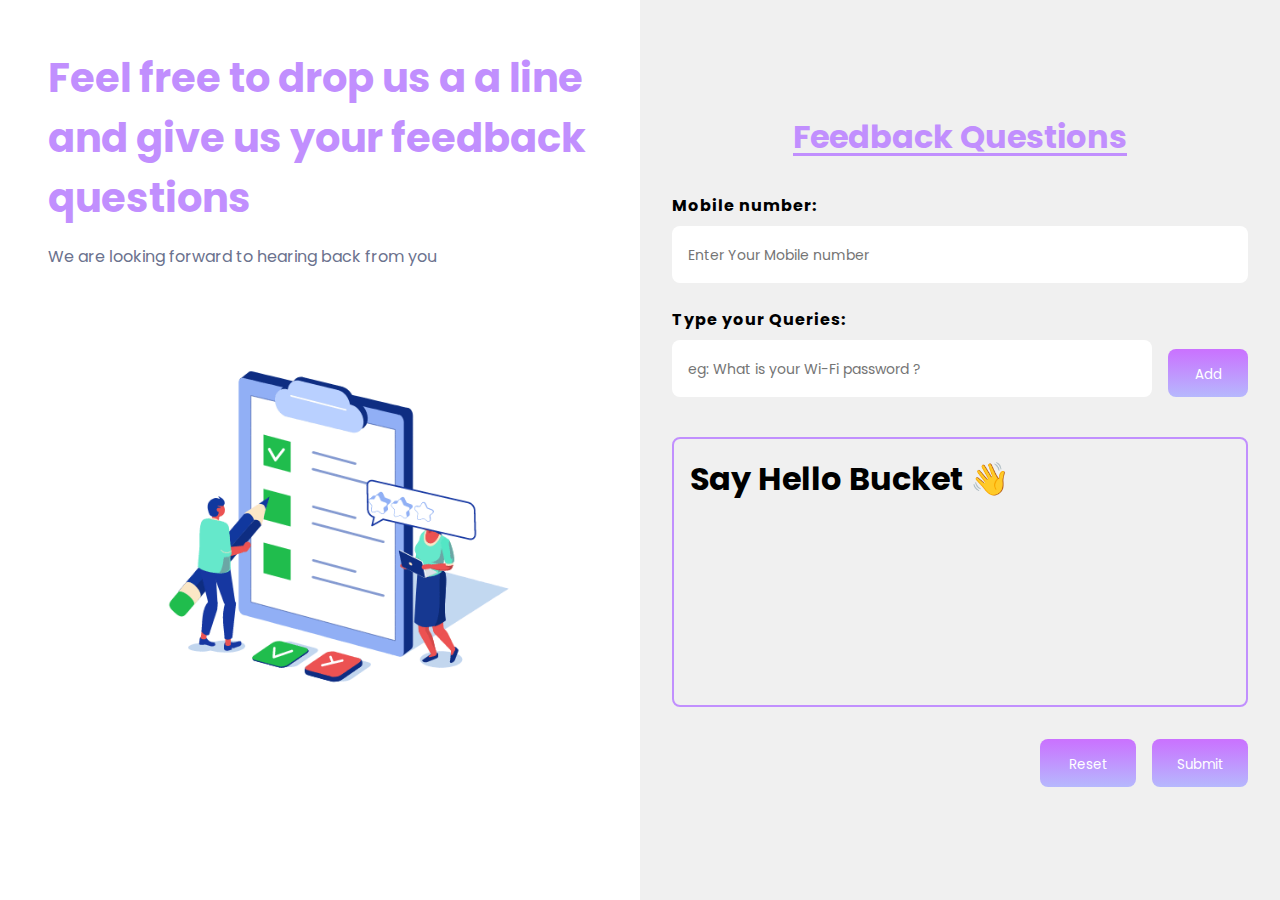
==== index.html @ df171dd0 "index" ====
<!DOCTYPE html>
<html lang="en">
  <head>
    <meta charset="UTF-8" />
    <meta http-equiv="X-UA-Compatible" content="IE=edge" />
    <meta name="viewport" content="width=device-width, initial-scale=1.0" />
    <title>FeedBack || Questions</title>
    <link rel="stylesheet" href="./FeedbackQuestions.css" />
    <link rel="stylesheet" href="./fonts/css/all.css" />
    <link rel="stylesheet" href="./fonts/css/all.min.css" />
    <link rel="stylesheet" href="./fonts/css/brands.css" />
    <link rel="stylesheet" href="./fonts/css/fontawesome.css" />
    <link rel="stylesheet" href="./fonts/css/solid.css" />
    <link rel="stylesheet" href="./fonts/css/regular.css" />
  </head>
  <body>
    <section class="mainSection">
      <aside class="heroInfoContainer">
        <div class="heroInfoContainer_heading">
          <h1>
            Feel free to drop us a a line and give us your feedback questions
          </h1>
          <p>We are looking forward to hearing back from you</p>
        </div>
        <figure class="heroInfoContainer_figure">
          <img src="./image/review_ratings.gif" alt="" />
        </figure>
      </aside>
      <div class="mainSection_right">
        <h1 class="mainSection_heading">Feedback Questions</h1>
        <form class="formContainer">
          <main class="formContainer_hero">
            <div class="hero_mobileNumber">
              <label for="mobileNumber">Mobile number:</label
              ><input
                id="mobileNumber"
                type="tel"
                placeholder="Enter Your Mobile number"
              />
            </div>
            <div class="hero_addQuestions">
              <div class="questionsInput">
                <label for="questionsInput">Type your Queries:</label
                >
                <input
                  id="questionsInput"
                  type="text"
                  placeholder="eg: What is your Wi-Fi password ?"
                />
              </div>
              <button type="button" id="addQueriesButton">Add</button>
            </div>
            <div class="questionsContainer">
              <h1>Say Hello Bucket 👋</h1>
            </div>
          </main>
          <div class="formButtonContainer">
            <button type="reset" id="resetButton">Reset</button
            ><button type="button" id="submitButton">Submit</button>
          </div>
        </form>
      </div>
    </section>
    <script src="./FeedbackQuestions.js"></script>
  </body>
</html>
---- FeedbackQuestions.css ----
@import url("https://fonts.googleapis.com/css2?family=Poppins:wght@500&display=swap");
* {
  margin: 0;
  padding: 0;
  box-sizing: border-box;
}

:root {
  --primary-color: #ffffff;
  --secondary-color: #ffca08;
  --ternary-color: #c18ffe;
  --white-shade-1: #f0f0f0;
  --white-shade-2: #e8e8e8;
  --red-shade-1: #ff6464;
  --green-shade-1: #379237;
  --transition: all 100ms ease-in;
  --font-heading: "Montserrat", sans-serif;
  --font-text: "Calibri", arial;
  --font-primary: "Poppins", sans-serif;
  --font-secondary: "Roboto", sans-serif;
  --padding-regular-1: 2rem;
  --padding-regular-2: 1rem;
  --padding-regular-3: 0.75rem;
  --padding-regular-4: 0.25rem;
  --linear_gradient_one: linear-gradient(#ca71ff, #c094fe, #b6b8fd);
  --instagram: linear-gradient(
    45deg,
    #00fff6 0%,
    #00e7ff 10%,
    #009eff 30%,
    #009eff 50%,
    #009eff 60%,
    #00e7ff 85%,
    #00fff6 100%
  );
  --instagram2: radial-gradient(
    circle at 30% 107%,
    #fdf497 0%,
    #fdf497 5%,
    #fd5949 45%,
    #d6249f 60%,
    #285aeb 90%
  );
  --boxShadow: 0px 3px 10px rgba(0, 0, 0, 0.25);
  --boxShadow_two: 0px 3px 10px rgba(193, 143, 254, 0.75);
  --colorOne: #233253;
  --colorTwo: #8a93a5;
  --colorThree: #ffca08;
  --colorFour: #6b728e;
  --black: black;
  --white: white;
  --ok: #b3ffae;
  --danger: red;
  --neutral: blue;
  --button_borderRadius: 8px;
  --scale_1: scale(1.4);
  --box-shadowBottom: 0 8px 6px -4px rgba(0, 0, 0, 0.25);
}

body {
  overflow-x: hidden;
  position: relative;
  font-family: var(--font-primary);
}

img {
  width: 100%;
  height: 100%;
  object-fit: cover;
}

figure {
  height: 3rem;
}

button {
  border: none;
  background: var(--linear_gradient_one);
  text-decoration: underline;
  color: var(--primary-color);
  font-family: var(--font-primary);
  text-underline-offset: 5px;
  cursor: pointer;
  padding: 1rem;
  text-decoration: none;
  border-radius: var(--button_borderRadius);
  height: 100%;
}

#addQueriesButton:hover {
  background: var(--primary-color);
  color: var(--ternary-color);
  border: 2px solid var(--ternary-color);
  font-weight: bold;
  box-shadow: var(--boxShadow);
}

input,
textarea {
  border: none;
  padding: 1rem;
  font-size: 1rem;
  border-radius: var(--button_borderRadius);
  font-family: var(--font-primary);
  transition: var(--transition);
}

input:focus {
  outline: none;
  border: 2px solid var(--ternary-color);
  transition: var(--transition);
}

textarea:focus {
  outline: none;
  transition: var(--transition);
}

input::placeholder {
  font-size: 14px;
}

label {
  font-weight: bold;
  letter-spacing: 1px;
}

.mainSection {
  width: 100vw;
  min-height: 100vh;
  background: var(--white-shade-1);
  padding: 2rem;
}

.heroInfoContainer {
  display: none;
}

.mainSection_right {
  display: grid;
  grid-template-rows: auto 1fr;
  row-gap: 2rem;
}

.mainSection_heading {
  text-align: center;
  font-weight: bold;
  color: var(--ternary-color);
  text-decoration: underline;
  text-underline-offset: 5px;
}

.formContainer {
  display: grid;
  row-gap: 2rem;
}

.formContainer_hero {
  display: grid;
  grid-template-rows: auto auto auto;
  row-gap: 1.5rem;
}

.hero_mobileNumber {
  display: grid;
  grid-template-rows: auto auto;
  row-gap: 0.5rem;
}

.hero_addQuestions {
  display: grid;
  grid-template-rows: auto auto;
  row-gap: 1rem;
}

.questionsInput {
  display: grid;
  grid-template-rows: auto auto;
  row-gap: 0.5rem;
}

.questionsContainer {
  display: grid;
  row-gap: 0.75rem;
  border: 2px solid var(--ternary-color);
  padding: 1rem;
  border-radius: var(--button_borderRadius);
  height: 30vh;
  overflow-y: auto;
}

.question {
  display: grid;
  grid-template-columns: 1fr auto;
  column-gap: 0.5rem;
  background: var(--primary-color);
  border-radius: var(--button_borderRadius);
  padding: 0.5rem;
  box-shadow: var(--boxShadow);
  transition: var(--transition);
}

.question:hover {
  display: grid;
  grid-template-columns: 1fr auto;
  column-gap: 0.5rem;
  background: var(--primary-color);
  border-radius: var(--button_borderRadius);
  box-shadow: var(--boxShadow_two);
  transition: var(--transition);
  padding: 0.5rem;
}

.question input {
  padding: 1rem;
  overflow-wrap: break-word;
}

.question input:focus {
  border: none;
}

.optionsContainer {
  display: grid;
  grid-template-columns: auto auto;
  /* column-gap: 1rem; */
}

#editButton {
  background: none;
  color: var(--colorThree);
  padding: 0.5rem;
  font-size: 16px;
}

#editButton:hover {
  transition: var(--transition);
  color: var(--green-shade-1);
}

#deleteButton {
  background: none;
  color: var(--red-shade-1);
  padding: 0.5rem;
  font-size: 16px;
}

#deleteButton i:hover {
  color: var(--ternary-color);
  transition: var(--transition);
}

.formButtonContainer {
  display: grid;
  grid-template-columns: 1fr 1fr;
  column-gap: 1rem;
}

.formButtonContainer button {
  align-self: flex-end;
  transition: var(--transition);
  padding: 0;
  height: 3rem;
}

.formButtonContainer button:hover {
  transition: var(--transition);
  background: var(--primary-color);
  border: 2px solid var(--ternary-color);
  color: var(--ternary-color);
}

.failMessage {
  color: var(--red-shade-1);
  font-size: 12px;
  font-family: var(--font-primary);
  transition: var(--transition);
}

.failMessageInputBehaviour {
  border: 2px solid var(--red-shade-1);
  transition: var(--transition);
}

@media screen and (min-width: 1024px) {
  .mainSection {
    width: 100vw;
    min-height: 100vh;
    background: var(--white-shade-1);
    display: grid;
    grid-template-columns: 1fr 1fr;
    align-items: center;
    padding: 0;
  }

  .heroInfoContainer {
    height: 100%;
    width: 100%;
    display: flex;
    flex-direction: column;
    background: var(--primary-color);
    padding: 3rem;
  }

  .heroInfoContainer_heading {
    display: flex;
    flex-direction: column;
    row-gap: 1rem;
  }

  .heroInfoContainer_heading h1 {
    font-family: var(--font-primary);
    font-size: 2.5rem;
    color: var(--ternary-color);
  }

  .heroInfoContainer_heading p {
    color: var(--colorFour);
  }

  .heroInfoContainer_figure {
    border-radius: var(--button_borderRadius);
    overflow: hidden;
    height: 30rem;
  }

  .mainSection_right {
    padding: 2rem;
    /* display: grid;
    grid-template-rows: auto auto; */
    display: flex;
    flex-direction: column;
  }

  .formContainer {
    display: grid;
    grid-template-rows: 1fr auto;
    row-gap: 2rem;
  }

  .formContainer_hero {
    display: grid;
    grid-template-rows: auto auto auto;
    row-gap: 1.5rem;
  }

  .formButtonContainer {
    align-self: flex-start;
    display: grid;
    grid-template-columns: auto auto;
    justify-content: flex-end;
    column-gap: 1rem;
  }

  .formButtonContainer button {
    transition: var(--transition);
    padding: 1rem;
    width: 6rem
  }

  .hero_addQuestions {
    display: grid;
    grid-template-columns: 1fr auto;
    justify-content: center;
    column-gap: 1rem;
    align-items: flex-end;
  }

  #addQueriesButton {
    height: 3rem;
    width: 5rem;
  }
}
---- fonts/css/brands.css ----
/*!
 * Font Awesome Free 6.2.1 by @fontawesome - https://fontawesome.com
 * License - https://fontawesome.com/license/free (Icons: CC BY 4.0, Fonts: SIL OFL 1.1, Code: MIT License)
 * Copyright 2022 Fonticons, Inc.
 */
:root, :host {
  --fa-style-family-brands: 'Font Awesome 6 Brands';
  --fa-font-brands: normal 400 1em/1 'Font Awesome 6 Brands'; }

@font-face {
  font-family: 'Font Awesome 6 Brands';
  font-style: normal;
  font-weight: 400;
  font-display: block;
  src: url("../webfonts/fa-brands-400.woff2") format("woff2"), url("../webfonts/fa-brands-400.ttf") format("truetype"); }

.fab,
.fa-brands {
  font-weight: 400; }

.fa-monero:before {
  content: "\f3d0"; }

.fa-hooli:before {
  content: "\f427"; }

.fa-yelp:before {
  content: "\f1e9"; }

.fa-cc-visa:before {
  content: "\f1f0"; }

.fa-lastfm:before {
  content: "\f202"; }

.fa-shopware:before {
  content: "\f5b5"; }

.fa-creative-commons-nc:before {
  content: "\f4e8"; }

.fa-aws:before {
  content: "\f375"; }

.fa-redhat:before {
  content: "\f7bc"; }

.fa-yoast:before {
  content: "\f2b1"; }

.fa-cloudflare:before {
  content: "\e07d"; }

.fa-ups:before {
  content: "\f7e0"; }

.fa-wpexplorer:before {
  content: "\f2de"; }

.fa-dyalog:before {
  content: "\f399"; }

.fa-bity:before {
  content: "\f37a"; }

.fa-stackpath:before {
  content: "\f842"; }

.fa-buysellads:before {
  content: "\f20d"; }

.fa-first-order:before {
  content: "\f2b0"; }

.fa-modx:before {
  content: "\f285"; }

.fa-guilded:before {
  content: "\e07e"; }

.fa-vnv:before {
  content: "\f40b"; }

.fa-square-js:before {
  content: "\f3b9"; }

.fa-js-square:before {
  content: "\f3b9"; }

.fa-microsoft:before {
  content: "\f3ca"; }

.fa-qq:before {
  content: "\f1d6"; }

.fa-orcid:before {
  content: "\f8d2"; }

.fa-java:before {
  content: "\f4e4"; }

.fa-invision:before {
  content: "\f7b0"; }

.fa-creative-commons-pd-alt:before {
  content: "\f4ed"; }

.fa-centercode:before {
  content: "\f380"; }

.fa-glide-g:before {
  content: "\f2a6"; }

.fa-drupal:before {
  content: "\f1a9"; }

.fa-hire-a-helper:before {
  content: "\f3b0"; }

.fa-creative-commons-by:before {
  content: "\f4e7"; }

.fa-unity:before {
  content: "\e049"; }

.fa-whmcs:before {
  content: "\f40d"; }

.fa-rocketchat:before {
  content: "\f3e8"; }

.fa-vk:before {
  content: "\f189"; }

.fa-untappd:before {
  content: "\f405"; }

.fa-mailchimp:before {
  content: "\f59e"; }

.fa-css3-alt:before {
  content: "\f38b"; }

.fa-square-reddit:before {
  content: "\f1a2"; }

.fa-reddit-square:before {
  content: "\f1a2"; }

.fa-vimeo-v:before {
  content: "\f27d"; }

.fa-contao:before {
  content: "\f26d"; }

.fa-square-font-awesome:before {
  content: "\e5ad"; }

.fa-deskpro:before {
  content: "\f38f"; }

.fa-sistrix:before {
  content: "\f3ee"; }

.fa-square-instagram:before {
  content: "\e055"; }

.fa-instagram-square:before {
  content: "\e055"; }

.fa-battle-net:before {
  content: "\f835"; }

.fa-the-red-yeti:before {
  content: "\f69d"; }

.fa-square-hacker-news:before {
  content: "\f3af"; }

.fa-hacker-news-square:before {
  content: "\f3af"; }

.fa-edge:before {
  content: "\f282"; }

.fa-napster:before {
  content: "\f3d2"; }

.fa-square-snapchat:before {
  content: "\f2ad"; }

.fa-snapchat-square:before {
  content: "\f2ad"; }

.fa-google-plus-g:before {
  content: "\f0d5"; }

.fa-artstation:before {
  content: "\f77a"; }

.fa-markdown:before {
  content: "\f60f"; }

.fa-sourcetree:before {
  content: "\f7d3"; }

.fa-google-plus:before {
  content: "\f2b3"; }

.fa-diaspora:before {
  content: "\f791"; }

.fa-foursquare:before {
  content: "\f180"; }

.fa-stack-overflow:before {
  content: "\f16c"; }

.fa-github-alt:before {
  content: "\f113"; }

.fa-phoenix-squadron:before {
  content: "\f511"; }

.fa-pagelines:before {
  content: "\f18c"; }

.fa-algolia:before {
  content: "\f36c"; }

.fa-red-river:before {
  content: "\f3e3"; }

.fa-creative-commons-sa:before {
  content: "\f4ef"; }

.fa-safari:before {
  content: "\f267"; }

.fa-google:before {
  content: "\f1a0"; }

.fa-square-font-awesome-stroke:before {
  content: "\f35c"; }

.fa-font-awesome-alt:before {
  content: "\f35c"; }

.fa-atlassian:before {
  content: "\f77b"; }

.fa-linkedin-in:before {
  content: "\f0e1"; }

.fa-digital-ocean:before {
  content: "\f391"; }

.fa-nimblr:before {
  content: "\f5a8"; }

.fa-chromecast:before {
  content: "\f838"; }

.fa-evernote:before {
  content: "\f839"; }

.fa-hacker-news:before {
  content: "\f1d4"; }

.fa-creative-commons-sampling:before {
  content: "\f4f0"; }

.fa-adversal:before {
  content: "\f36a"; }

.fa-creative-commons:before {
  content: "\f25e"; }

.fa-watchman-monitoring:before {
  content: "\e087"; }

.fa-fonticons:before {
  content: "\f280"; }

.fa-weixin:before {
  content: "\f1d7"; }

.fa-shirtsinbulk:before {
  content: "\f214"; }

.fa-codepen:before {
  content: "\f1cb"; }

.fa-git-alt:before {
  content: "\f841"; }

.fa-lyft:before {
  content: "\f3c3"; }

.fa-rev:before {
  content: "\f5b2"; }

.fa-windows:before {
  content: "\f17a"; }

.fa-wizards-of-the-coast:before {
  content: "\f730"; }

.fa-square-viadeo:before {
  content: "\f2aa"; }

.fa-viadeo-square:before {
  content: "\f2aa"; }

.fa-meetup:before {
  content: "\f2e0"; }

.fa-centos:before {
  content: "\f789"; }

.fa-adn:before {
  content: "\f170"; }

.fa-cloudsmith:before {
  content: "\f384"; }

.fa-pied-piper-alt:before {
  content: "\f1a8"; }

.fa-square-dribbble:before {
  content: "\f397"; }

.fa-dribbble-square:before {
  content: "\f397"; }

.fa-codiepie:before {
  content: "\f284"; }

.fa-node:before {
  content: "\f419"; }

.fa-mix:before {
  content: "\f3cb"; }

.fa-steam:before {
  content: "\f1b6"; }

.fa-cc-apple-pay:before {
  content: "\f416"; }

.fa-scribd:before {
  content: "\f28a"; }

.fa-openid:before {
  content: "\f19b"; }

.fa-instalod:before {
  content: "\e081"; }

.fa-expeditedssl:before {
  content: "\f23e"; }

.fa-sellcast:before {
  content: "\f2da"; }

.fa-square-twitter:before {
  content: "\f081"; }

.fa-twitter-square:before {
  content: "\f081"; }

.fa-r-project:before {
  content: "\f4f7"; }

.fa-delicious:before {
  content: "\f1a5"; }

.fa-freebsd:before {
  content: "\f3a4"; }

.fa-vuejs:before {
  content: "\f41f"; }

.fa-accusoft:before {
  content: "\f369"; }

.fa-ioxhost:before {
  content: "\f208"; }

.fa-fonticons-fi:before {
  content: "\f3a2"; }

.fa-app-store:before {
  content: "\f36f"; }

.fa-cc-mastercard:before {
  content: "\f1f1"; }

.fa-itunes-note:before {
  content: "\f3b5"; }

.fa-golang:before {
  content: "\e40f"; }

.fa-kickstarter:before {
  content: "\f3bb"; }

.fa-grav:before {
  content: "\f2d6"; }

.fa-weibo:before {
  content: "\f18a"; }

.fa-uncharted:before {
  content: "\e084"; }

.fa-firstdraft:before {
  content: "\f3a1"; }

.fa-square-youtube:before {
  content: "\f431"; }

.fa-youtube-square:before {
  content: "\f431"; }

.fa-wikipedia-w:before {
  content: "\f266"; }

.fa-wpressr:before {
  content: "\f3e4"; }

.fa-rendact:before {
  content: "\f3e4"; }

.fa-angellist:before {
  content: "\f209"; }

.fa-galactic-republic:before {
  content: "\f50c"; }

.fa-nfc-directional:before {
  content: "\e530"; }

.fa-skype:before {
  content: "\f17e"; }

.fa-joget:before {
  content: "\f3b7"; }

.fa-fedora:before {
  content: "\f798"; }

.fa-stripe-s:before {
  content: "\f42a"; }

.fa-meta:before {
  content: "\e49b"; }

.fa-laravel:before {
  content: "\f3bd"; }

.fa-hotjar:before {
  content: "\f3b1"; }

.fa-bluetooth-b:before {
  content: "\f294"; }

.fa-sticker-mule:before {
  content: "\f3f7"; }

.fa-creative-commons-zero:before {
  content: "\f4f3"; }

.fa-hips:before {
  content: "\f452"; }

.fa-behance:before {
  content: "\f1b4"; }

.fa-reddit:before {
  content: "\f1a1"; }

.fa-discord:before {
  content: "\f392"; }

.fa-chrome:before {
  content: "\f268"; }

.fa-app-store-ios:before {
  content: "\f370"; }

.fa-cc-discover:before {
  content: "\f1f2"; }

.fa-wpbeginner:before {
  content: "\f297"; }

.fa-confluence:before {
  content: "\f78d"; }

.fa-mdb:before {
  content: "\f8ca"; }

.fa-dochub:before {
  content: "\f394"; }

.fa-accessible-icon:before {
  content: "\f368"; }

.fa-ebay:before {
  content: "\f4f4"; }

.fa-amazon:before {
  content: "\f270"; }

.fa-unsplash:before {
  content: "\e07c"; }

.fa-yarn:before {
  content: "\f7e3"; }

.fa-square-steam:before {
  content: "\f1b7"; }

.fa-steam-square:before {
  content: "\f1b7"; }

.fa-500px:before {
  content: "\f26e"; }

.fa-square-vimeo:before {
  content: "\f194"; }

.fa-vimeo-square:before {
  content: "\f194"; }

.fa-asymmetrik:before {
  content: "\f372"; }

.fa-font-awesome:before {
  content: "\f2b4"; }

.fa-font-awesome-flag:before {
  content: "\f2b4"; }

.fa-font-awesome-logo-full:before {
  content: "\f2b4"; }

.fa-gratipay:before {
  content: "\f184"; }

.fa-apple:before {
  content: "\f179"; }

.fa-hive:before {
  content: "\e07f"; }

.fa-gitkraken:before {
  content: "\f3a6"; }

.fa-keybase:before {
  content: "\f4f5"; }

.fa-apple-pay:before {
  content: "\f415"; }

.fa-padlet:before {
  content: "\e4a0"; }

.fa-amazon-pay:before {
  content: "\f42c"; }

.fa-square-github:before {
  content: "\f092"; }

.fa-github-square:before {
  content: "\f092"; }

.fa-stumbleupon:before {
  content: "\f1a4"; }

.fa-fedex:before {
  content: "\f797"; }

.fa-phoenix-framework:before {
  content: "\f3dc"; }

.fa-shopify:before {
  content: "\e057"; }

.fa-neos:before {
  content: "\f612"; }

.fa-hackerrank:before {
  content: "\f5f7"; }

.fa-researchgate:before {
  content: "\f4f8"; }

.fa-swift:before {
  content: "\f8e1"; }

.fa-angular:before {
  content: "\f420"; }

.fa-speakap:before {
  content: "\f3f3"; }

.fa-angrycreative:before {
  content: "\f36e"; }

.fa-y-combinator:before {
  content: "\f23b"; }

.fa-empire:before {
  content: "\f1d1"; }

.fa-envira:before {
  content: "\f299"; }

.fa-square-gitlab:before {
  content: "\e5ae"; }

.fa-gitlab-square:before {
  content: "\e5ae"; }

.fa-studiovinari:before {
  content: "\f3f8"; }

.fa-pied-piper:before {
  content: "\f2ae"; }

.fa-wordpress:before {
  content: "\f19a"; }

.fa-product-hunt:before {
  content: "\f288"; }

.fa-firefox:before {
  content: "\f269"; }

.fa-linode:before {
  content: "\f2b8"; }

.fa-goodreads:before {
  content: "\f3a8"; }

.fa-square-odnoklassniki:before {
  content: "\f264"; }

.fa-odnoklassniki-square:before {
  content: "\f264"; }

.fa-jsfiddle:before {
  content: "\f1cc"; }

.fa-sith:before {
  content: "\f512"; }

.fa-themeisle:before {
  content: "\f2b2"; }

.fa-page4:before {
  content: "\f3d7"; }

.fa-hashnode:before {
  content: "\e499"; }

.fa-react:before {
  content: "\f41b"; }

.fa-cc-paypal:before {
  content: "\f1f4"; }

.fa-squarespace:before {
  content: "\f5be"; }

.fa-cc-stripe:before {
  content: "\f1f5"; }

.fa-creative-commons-share:before {
  content: "\f4f2"; }

.fa-bitcoin:before {
  content: "\f379"; }

.fa-keycdn:before {
  content: "\f3ba"; }

.fa-opera:before {
  content: "\f26a"; }

.fa-itch-io:before {
  content: "\f83a"; }

.fa-umbraco:before {
  content: "\f8e8"; }

.fa-galactic-senate:before {
  content: "\f50d"; }

.fa-ubuntu:before {
  content: "\f7df"; }

.fa-draft2digital:before {
  content: "\f396"; }

.fa-stripe:before {
  content: "\f429"; }

.fa-houzz:before {
  content: "\f27c"; }

.fa-gg:before {
  content: "\f260"; }

.fa-dhl:before {
  content: "\f790"; }

.fa-square-pinterest:before {
  content: "\f0d3"; }

.fa-pinterest-square:before {
  content: "\f0d3"; }

.fa-xing:before {
  content: "\f168"; }

.fa-blackberry:before {
  content: "\f37b"; }

.fa-creative-commons-pd:before {
  content: "\f4ec"; }

.fa-playstation:before {
  content: "\f3df"; }

.fa-quinscape:before {
  content: "\f459"; }

.fa-less:before {
  content: "\f41d"; }

.fa-blogger-b:before {
  content: "\f37d"; }

.fa-opencart:before {
  content: "\f23d"; }

.fa-vine:before {
  content: "\f1ca"; }

.fa-paypal:before {
  content: "\f1ed"; }

.fa-gitlab:before {
  content: "\f296"; }

.fa-typo3:before {
  content: "\f42b"; }

.fa-reddit-alien:before {
  content: "\f281"; }

.fa-yahoo:before {
  content: "\f19e"; }

.fa-dailymotion:before {
  content: "\e052"; }

.fa-affiliatetheme:before {
  content: "\f36b"; }

.fa-pied-piper-pp:before {
  content: "\f1a7"; }

.fa-bootstrap:before {
  content: "\f836"; }

.fa-odnoklassniki:before {
  content: "\f263"; }

.fa-nfc-symbol:before {
  content: "\e531"; }

.fa-ethereum:before {
  content: "\f42e"; }

.fa-speaker-deck:before {
  content: "\f83c"; }

.fa-creative-commons-nc-eu:before {
  content: "\f4e9"; }

.fa-patreon:before {
  content: "\f3d9"; }

.fa-avianex:before {
  content: "\f374"; }

.fa-ello:before {
  content: "\f5f1"; }

.fa-gofore:before {
  content: "\f3a7"; }

.fa-bimobject:before {
  content: "\f378"; }

.fa-facebook-f:before {
  content: "\f39e"; }

.fa-square-google-plus:before {
  content: "\f0d4"; }

.fa-google-plus-square:before {
  content: "\f0d4"; }

.fa-mandalorian:before {
  content: "\f50f"; }

.fa-first-order-alt:before {
  content: "\f50a"; }

.fa-osi:before {
  content: "\f41a"; }

.fa-google-wallet:before {
  content: "\f1ee"; }

.fa-d-and-d-beyond:before {
  content: "\f6ca"; }

.fa-periscope:before {
  content: "\f3da"; }

.fa-fulcrum:before {
  content: "\f50b"; }

.fa-cloudscale:before {
  content: "\f383"; }

.fa-forumbee:before {
  content: "\f211"; }

.fa-mizuni:before {
  content: "\f3cc"; }

.fa-schlix:before {
  content: "\f3ea"; }

.fa-square-xing:before {
  content: "\f169"; }

.fa-xing-square:before {
  content: "\f169"; }

.fa-bandcamp:before {
  content: "\f2d5"; }

.fa-wpforms:before {
  content: "\f298"; }

.fa-cloudversify:before {
  content: "\f385"; }

.fa-usps:before {
  content: "\f7e1"; }

.fa-megaport:before {
  content: "\f5a3"; }

.fa-magento:before {
  content: "\f3c4"; }

.fa-spotify:before {
  content: "\f1bc"; }

.fa-optin-monster:before {
  content: "\f23c"; }

.fa-fly:before {
  content: "\f417"; }

.fa-aviato:before {
  content: "\f421"; }

.fa-itunes:before {
  content: "\f3b4"; }

.fa-cuttlefish:before {
  content: "\f38c"; }

.fa-blogger:before {
  content: "\f37c"; }

.fa-flickr:before {
  content: "\f16e"; }

.fa-viber:before {
  content: "\f409"; }

.fa-soundcloud:before {
  content: "\f1be"; }

.fa-digg:before {
  content: "\f1a6"; }

.fa-tencent-weibo:before {
  content: "\f1d5"; }

.fa-symfony:before {
  content: "\f83d"; }

.fa-maxcdn:before {
  content: "\f136"; }

.fa-etsy:before {
  content: "\f2d7"; }

.fa-facebook-messenger:before {
  content: "\f39f"; }

.fa-audible:before {
  content: "\f373"; }

.fa-think-peaks:before {
  content: "\f731"; }

.fa-bilibili:before {
  content: "\e3d9"; }

.fa-erlang:before {
  content: "\f39d"; }

.fa-cotton-bureau:before {
  content: "\f89e"; }

.fa-dashcube:before {
  content: "\f210"; }

.fa-42-group:before {
  content: "\e080"; }

.fa-innosoft:before {
  content: "\e080"; }

.fa-stack-exchange:before {
  content: "\f18d"; }

.fa-elementor:before {
  content: "\f430"; }

.fa-square-pied-piper:before {
  content: "\e01e"; }

.fa-pied-piper-square:before {
  content: "\e01e"; }

.fa-creative-commons-nd:before {
  content: "\f4eb"; }

.fa-palfed:before {
  content: "\f3d8"; }

.fa-superpowers:before {
  content: "\f2dd"; }

.fa-resolving:before {
  content: "\f3e7"; }

.fa-xbox:before {
  content: "\f412"; }

.fa-searchengin:before {
  content: "\f3eb"; }

.fa-tiktok:before {
  content: "\e07b"; }

.fa-square-facebook:before {
  content: "\f082"; }

.fa-facebook-square:before {
  content: "\f082"; }

.fa-renren:before {
  content: "\f18b"; }

.fa-linux:before {
  content: "\f17c"; }

.fa-glide:before {
  content: "\f2a5"; }

.fa-linkedin:before {
  content: "\f08c"; }

.fa-hubspot:before {
  content: "\f3b2"; }

.fa-deploydog:before {
  content: "\f38e"; }

.fa-twitch:before {
  content: "\f1e8"; }

.fa-ravelry:before {
  content: "\f2d9"; }

.fa-mixer:before {
  content: "\e056"; }

.fa-square-lastfm:before {
  content: "\f203"; }

.fa-lastfm-square:before {
  content: "\f203"; }

.fa-vimeo:before {
  content: "\f40a"; }

.fa-mendeley:before {
  content: "\f7b3"; }

.fa-uniregistry:before {
  content: "\f404"; }

.fa-figma:before {
  content: "\f799"; }

.fa-creative-commons-remix:before {
  content: "\f4ee"; }

.fa-cc-amazon-pay:before {
  content: "\f42d"; }

.fa-dropbox:before {
  content: "\f16b"; }

.fa-instagram:before {
  content: "\f16d"; }

.fa-cmplid:before {
  content: "\e360"; }

.fa-facebook:before {
  content: "\f09a"; }

.fa-gripfire:before {
  content: "\f3ac"; }

.fa-jedi-order:before {
  content: "\f50e"; }

.fa-uikit:before {
  content: "\f403"; }

.fa-fort-awesome-alt:before {
  content: "\f3a3"; }

.fa-phabricator:before {
  content: "\f3db"; }

.fa-ussunnah:before {
  content: "\f407"; }

.fa-earlybirds:before {
  content: "\f39a"; }

.fa-trade-federation:before {
  content: "\f513"; }

.fa-autoprefixer:before {
  content: "\f41c"; }

.fa-whatsapp:before {
  content: "\f232"; }

.fa-slideshare:before {
  content: "\f1e7"; }

.fa-google-play:before {
  content: "\f3ab"; }

.fa-viadeo:before {
  content: "\f2a9"; }

.fa-line:before {
  content: "\f3c0"; }

.fa-google-drive:before {
  content: "\f3aa"; }

.fa-servicestack:before {
  content: "\f3ec"; }

.fa-simplybuilt:before {
  content: "\f215"; }

.fa-bitbucket:before {
  content: "\f171"; }

.fa-imdb:before {
  content: "\f2d8"; }

.fa-deezer:before {
  content: "\e077"; }

.fa-raspberry-pi:before {
  content: "\f7bb"; }

.fa-jira:before {
  content: "\f7b1"; }

.fa-docker:before {
  content: "\f395"; }

.fa-screenpal:before {
  content: "\e570"; }

.fa-bluetooth:before {
  content: "\f293"; }

.fa-gitter:before {
  content: "\f426"; }

.fa-d-and-d:before {
  content: "\f38d"; }

.fa-microblog:before {
  content: "\e01a"; }

.fa-cc-diners-club:before {
  content: "\f24c"; }

.fa-gg-circle:before {
  content: "\f261"; }

.fa-pied-piper-hat:before {
  content: "\f4e5"; }

.fa-kickstarter-k:before {
  content: "\f3bc"; }

.fa-yandex:before {
  content: "\f413"; }

.fa-readme:before {
  content: "\f4d5"; }

.fa-html5:before {
  content: "\f13b"; }

.fa-sellsy:before {
  content: "\f213"; }

.fa-sass:before {
  content: "\f41e"; }

.fa-wirsindhandwerk:before {
  content: "\e2d0"; }

.fa-wsh:before {
  content: "\e2d0"; }

.fa-buromobelexperte:before {
  content: "\f37f"; }

.fa-salesforce:before {
  content: "\f83b"; }

.fa-octopus-deploy:before {
  content: "\e082"; }

.fa-medapps:before {
  content: "\f3c6"; }

.fa-ns8:before {
  content: "\f3d5"; }

.fa-pinterest-p:before {
  content: "\f231"; }

.fa-apper:before {
  content: "\f371"; }

.fa-fort-awesome:before {
  content: "\f286"; }

.fa-waze:before {
  content: "\f83f"; }

.fa-cc-jcb:before {
  content: "\f24b"; }

.fa-snapchat:before {
  content: "\f2ab"; }

.fa-snapchat-ghost:before {
  content: "\f2ab"; }

.fa-fantasy-flight-games:before {
  content: "\f6dc"; }

.fa-rust:before {
  content: "\e07a"; }

.fa-wix:before {
  content: "\f5cf"; }

.fa-square-behance:before {
  content: "\f1b5"; }

.fa-behance-square:before {
  content: "\f1b5"; }

.fa-supple:before {
  content: "\f3f9"; }

.fa-rebel:before {
  content: "\f1d0"; }

.fa-css3:before {
  content: "\f13c"; }

.fa-staylinked:before {
  content: "\f3f5"; }

.fa-kaggle:before {
  content: "\f5fa"; }

.fa-space-awesome:before {
  content: "\e5ac"; }

.fa-deviantart:before {
  content: "\f1bd"; }

.fa-cpanel:before {
  content: "\f388"; }

.fa-goodreads-g:before {
  content: "\f3a9"; }

.fa-square-git:before {
  content: "\f1d2"; }

.fa-git-square:before {
  content: "\f1d2"; }

.fa-square-tumblr:before {
  content: "\f174"; }

.fa-tumblr-square:before {
  content: "\f174"; }

.fa-trello:before {
  content: "\f181"; }

.fa-creative-commons-nc-jp:before {
  content: "\f4ea"; }

.fa-get-pocket:before {
  content: "\f265"; }

.fa-perbyte:before {
  content: "\e083"; }

.fa-grunt:before {
  content: "\f3ad"; }

.fa-weebly:before {
  content: "\f5cc"; }

.fa-connectdevelop:before {
  content: "\f20e"; }

.fa-leanpub:before {
  content: "\f212"; }

.fa-black-tie:before {
  content: "\f27e"; }

.fa-themeco:before {
  content: "\f5c6"; }

.fa-python:before {
  content: "\f3e2"; }

.fa-android:before {
  content: "\f17b"; }

.fa-bots:before {
  content: "\e340"; }

.fa-free-code-camp:before {
  content: "\f2c5"; }

.fa-hornbill:before {
  content: "\f592"; }

.fa-js:before {
  content: "\f3b8"; }

.fa-ideal:before {
  content: "\e013"; }

.fa-git:before {
  content: "\f1d3"; }

.fa-dev:before {
  content: "\f6cc"; }

.fa-sketch:before {
  content: "\f7c6"; }

.fa-yandex-international:before {
  content: "\f414"; }

.fa-cc-amex:before {
  content: "\f1f3"; }

.fa-uber:before {
  content: "\f402"; }

.fa-github:before {
  content: "\f09b"; }

.fa-php:before {
  content: "\f457"; }

.fa-alipay:before {
  content: "\f642"; }

.fa-youtube:before {
  content: "\f167"; }

.fa-skyatlas:before {
  content: "\f216"; }

.fa-firefox-browser:before {
  content: "\e007"; }

.fa-replyd:before {
  content: "\f3e6"; }

.fa-suse:before {
  content: "\f7d6"; }

.fa-jenkins:before {
  content: "\f3b6"; }

.fa-twitter:before {
  content: "\f099"; }

.fa-rockrms:before {
  content: "\f3e9"; }

.fa-pinterest:before {
  content: "\f0d2"; }

.fa-buffer:before {
  content: "\f837"; }

.fa-npm:before {
  content: "\f3d4"; }

.fa-yammer:before {
  content: "\f840"; }

.fa-btc:before {
  content: "\f15a"; }

.fa-dribbble:before {
  content: "\f17d"; }

.fa-stumbleupon-circle:before {
  content: "\f1a3"; }

.fa-internet-explorer:before {
  content: "\f26b"; }

.fa-telegram:before {
  content: "\f2c6"; }

.fa-telegram-plane:before {
  content: "\f2c6"; }

.fa-old-republic:before {
  content: "\f510"; }

.fa-square-whatsapp:before {
  content: "\f40c"; }

.fa-whatsapp-square:before {
  content: "\f40c"; }

.fa-node-js:before {
  content: "\f3d3"; }

.fa-edge-legacy:before {
  content: "\e078"; }

.fa-slack:before {
  content: "\f198"; }

.fa-slack-hash:before {
  content: "\f198"; }

.fa-medrt:before {
  content: "\f3c8"; }

.fa-usb:before {
  content: "\f287"; }

.fa-tumblr:before {
  content: "\f173"; }

.fa-vaadin:before {
  content: "\f408"; }

.fa-quora:before {
  content: "\f2c4"; }

.fa-reacteurope:before {
  content: "\f75d"; }

.fa-medium:before {
  content: "\f23a"; }

.fa-medium-m:before {
  content: "\f23a"; }

.fa-amilia:before {
  content: "\f36d"; }

.fa-mixcloud:before {
  content: "\f289"; }

.fa-flipboard:before {
  content: "\f44d"; }

.fa-viacoin:before {
  content: "\f237"; }

.fa-critical-role:before {
  content: "\f6c9"; }

.fa-sitrox:before {
  content: "\e44a"; }

.fa-discourse:before {
  content: "\f393"; }

.fa-joomla:before {
  content: "\f1aa"; }

.fa-mastodon:before {
  content: "\f4f6"; }

.fa-airbnb:before {
  content: "\f834"; }

.fa-wolf-pack-battalion:before {
  content: "\f514"; }

.fa-buy-n-large:before {
  content: "\f8a6"; }

.fa-gulp:before {
  content: "\f3ae"; }

.fa-creative-commons-sampling-plus:before {
  content: "\f4f1"; }

.fa-strava:before {
  content: "\f428"; }

.fa-ember:before {
  content: "\f423"; }

.fa-canadian-maple-leaf:before {
  content: "\f785"; }

.fa-teamspeak:before {
  content: "\f4f9"; }

.fa-pushed:before {
  content: "\f3e1"; }

.fa-wordpress-simple:before {
  content: "\f411"; }

.fa-nutritionix:before {
  content: "\f3d6"; }

.fa-wodu:before {
  content: "\e088"; }

.fa-google-pay:before {
  content: "\e079"; }

.fa-intercom:before {
  content: "\f7af"; }

.fa-zhihu:before {
  content: "\f63f"; }

.fa-korvue:before {
  content: "\f42f"; }

.fa-pix:before {
  content: "\e43a"; }

.fa-steam-symbol:before {
  content: "\f3f6"; }
---- fonts/css/solid.css ----
/*!
 * Font Awesome Free 6.2.1 by @fontawesome - https://fontawesome.com
 * License - https://fontawesome.com/license/free (Icons: CC BY 4.0, Fonts: SIL OFL 1.1, Code: MIT License)
 * Copyright 2022 Fonticons, Inc.
 */
:root, :host {
  --fa-style-family-classic: 'Font Awesome 6 Free';
  --fa-font-solid: normal 900 1em/1 'Font Awesome 6 Free'; }

@font-face {
  font-family: 'Font Awesome 6 Free';
  font-style: normal;
  font-weight: 900;
  font-display: block;
  src: url("../webfonts/fa-solid-900.woff2") format("woff2"), url("../webfonts/fa-solid-900.ttf") format("truetype"); }

.fas,
.fa-solid {
  font-weight: 900; }
---- fonts/css/regular.css ----
/*!
 * Font Awesome Free 6.2.1 by @fontawesome - https://fontawesome.com
 * License - https://fontawesome.com/license/free (Icons: CC BY 4.0, Fonts: SIL OFL 1.1, Code: MIT License)
 * Copyright 2022 Fonticons, Inc.
 */
:root, :host {
  --fa-style-family-classic: 'Font Awesome 6 Free';
  --fa-font-regular: normal 400 1em/1 'Font Awesome 6 Free'; }

@font-face {
  font-family: 'Font Awesome 6 Free';
  font-style: normal;
  font-weight: 400;
  font-display: block;
  src: url("../webfonts/fa-regular-400.woff2") format("woff2"), url("../webfonts/fa-regular-400.ttf") format("truetype"); }

.far,
.fa-regular {
  font-weight: 400; }
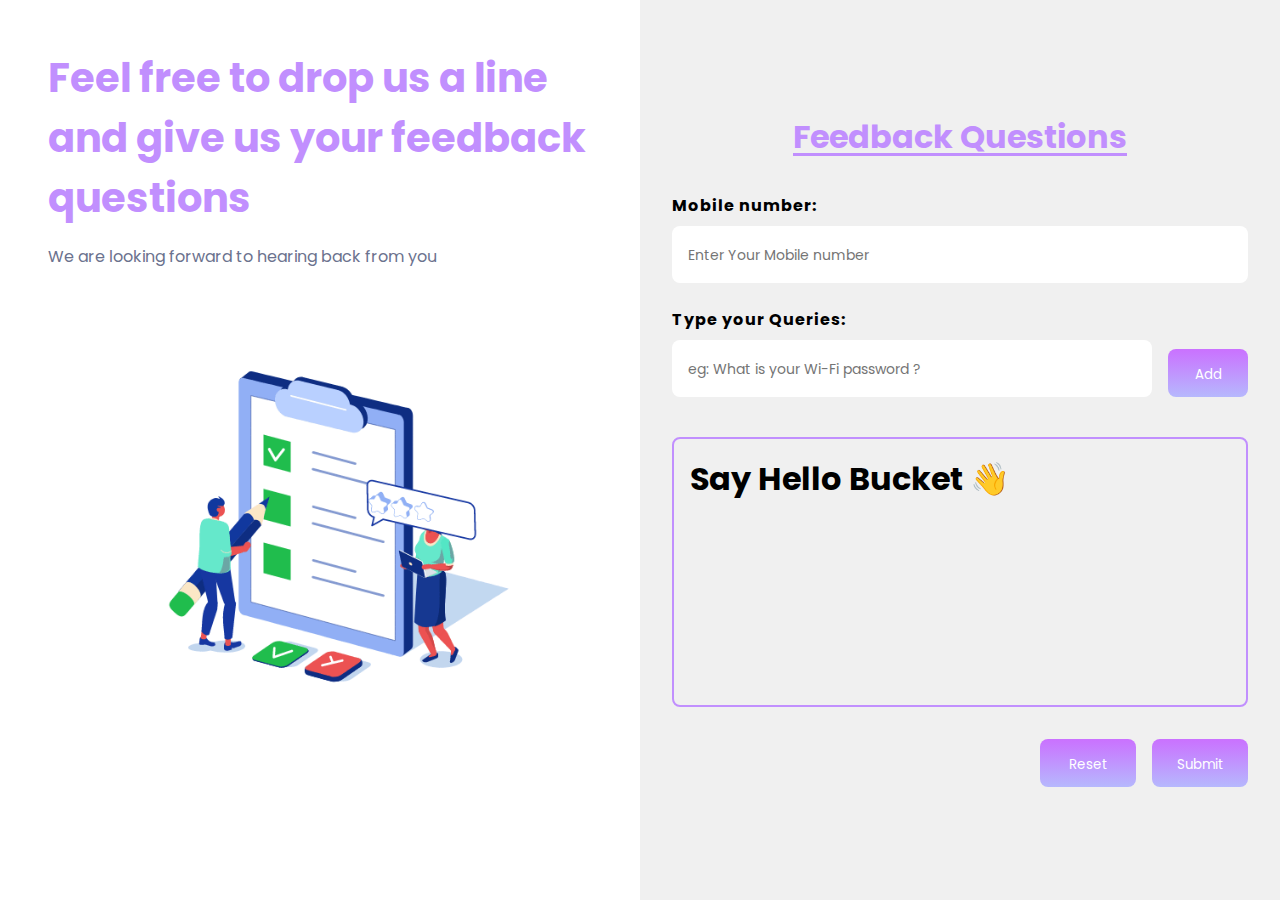
==== commit 934aaa7e: "removed" ====
--- a/index.html
+++ b/index.html
@@ -18,7 +18,7 @@
       <aside class="heroInfoContainer">
         <div class="heroInfoContainer_heading">
           <h1>
-            Feel free to drop us a a line and give us your feedback questions
+            Feel free to drop us a line and give us your feedback questions
           </h1>
           <p>We are looking forward to hearing back from you</p>
         </div>
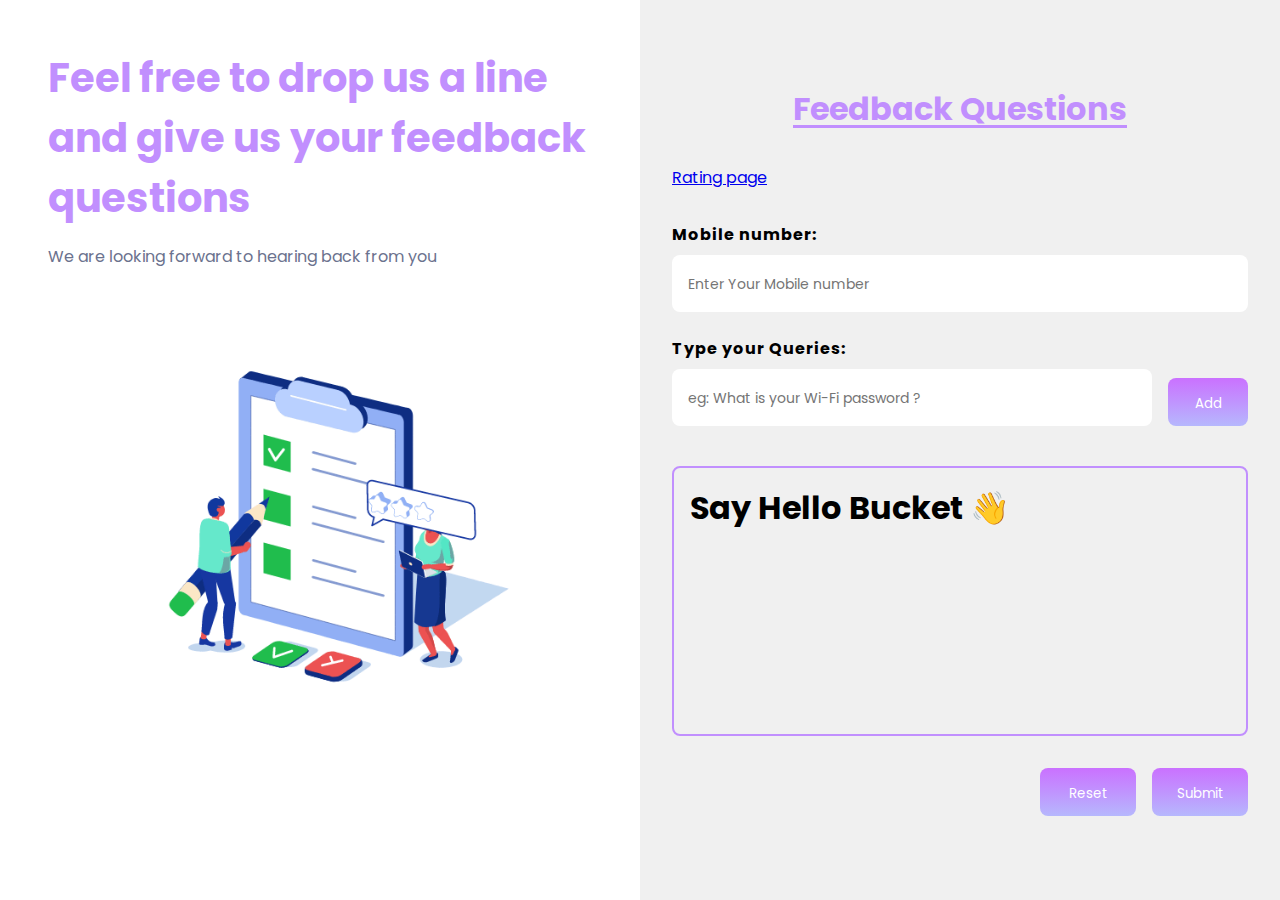
==== commit 3c12d4b5: "rating page added" ====
--- a/index.html
+++ b/index.html
@@ -28,6 +28,7 @@
       </aside>
       <div class="mainSection_right">
         <h1 class="mainSection_heading">Feedback Questions</h1>
+        <a href="./Rating.html">Rating page</a>
         <form class="formContainer">
           <main class="formContainer_hero">
             <div class="hero_mobileNumber">
@@ -40,8 +41,7 @@
             </div>
             <div class="hero_addQuestions">
               <div class="questionsInput">
-                <label for="questionsInput">Type your Queries:</label
-                >
+                <label for="questionsInput">Type your Queries:</label>
                 <input
                   id="questionsInput"
                   type="text"
--- a/FeedbackQuestions.css
+++ b/FeedbackQuestions.css
@@ -87,42 +87,44 @@
   height: 100%;
 }
 
+
+
+input,
+textarea {
+  border: none;
+  padding: 1rem;
+  font-size: 1rem;
+  border-radius: var(--button_borderRadius);
+  font-family: var(--font-primary);
+  transition: var(--transition);
+}
+
+input:focus {
+  outline: none;
+  border: 2px solid var(--ternary-color);
+  transition: var(--transition);
+}
+
+textarea:focus {
+  outline: none;
+  transition: var(--transition);
+}
+
+input::placeholder {
+  font-size: 14px;
+}
+
+label {
+  font-weight: bold;
+  letter-spacing: 1px;
+}
+
 #addQueriesButton:hover {
   background: var(--primary-color);
   color: var(--ternary-color);
   border: 2px solid var(--ternary-color);
   font-weight: bold;
   box-shadow: var(--boxShadow);
-}
-
-input,
-textarea {
-  border: none;
-  padding: 1rem;
-  font-size: 1rem;
-  border-radius: var(--button_borderRadius);
-  font-family: var(--font-primary);
-  transition: var(--transition);
-}
-
-input:focus {
-  outline: none;
-  border: 2px solid var(--ternary-color);
-  transition: var(--transition);
-}
-
-textarea:focus {
-  outline: none;
-  transition: var(--transition);
-}
-
-input::placeholder {
-  font-size: 14px;
-}
-
-label {
-  font-weight: bold;
-  letter-spacing: 1px;
 }
 
 .mainSection {
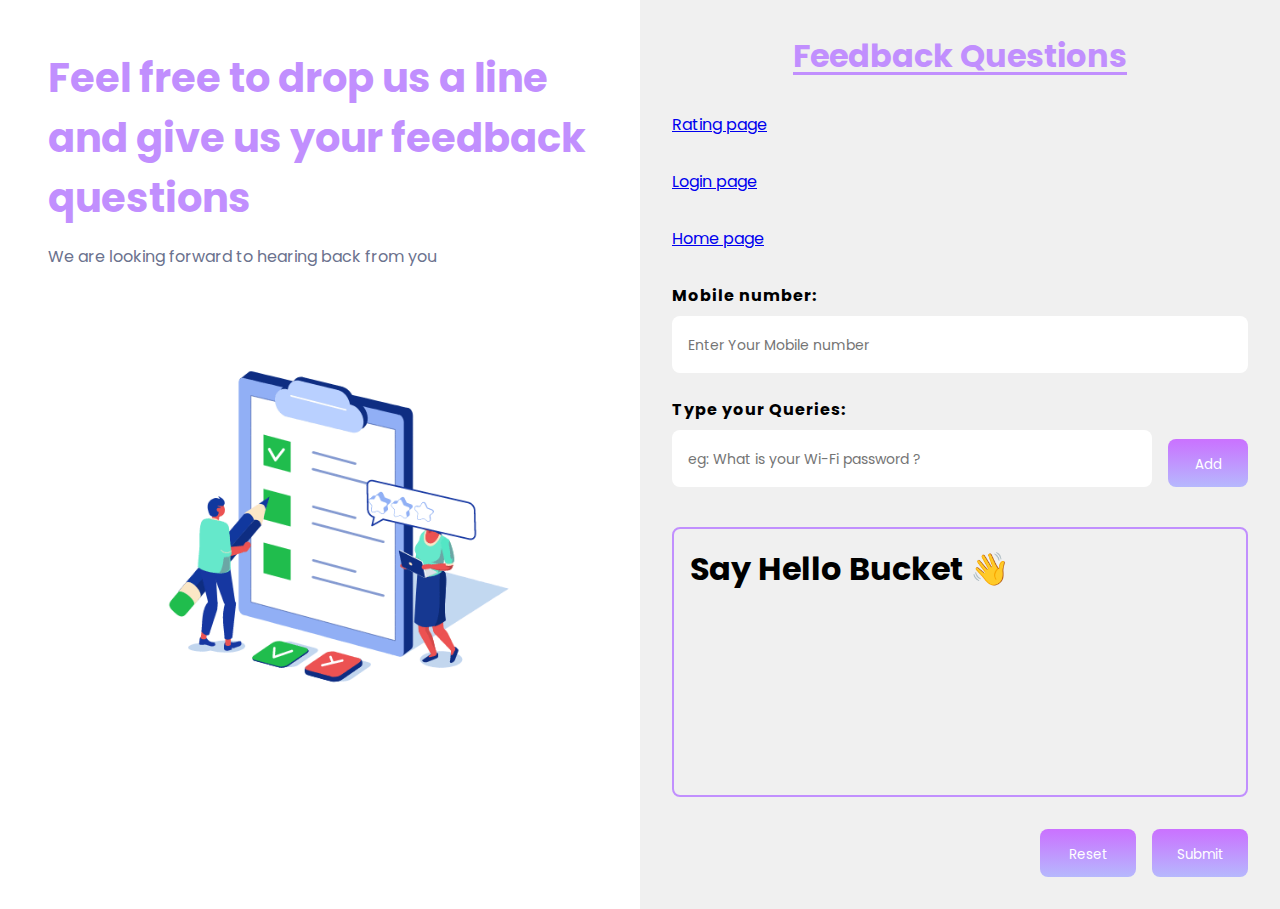
==== commit e3922c67: "added links" ====
--- a/index.html
+++ b/index.html
@@ -29,6 +29,8 @@
       <div class="mainSection_right">
         <h1 class="mainSection_heading">Feedback Questions</h1>
         <a href="./Rating.html">Rating page</a>
+        <a href="./LoginPage.html">Login page</a>
+        <a href="./HomePage.html">Home page</a>
         <form class="formContainer">
           <main class="formContainer_hero">
             <div class="hero_mobileNumber">
